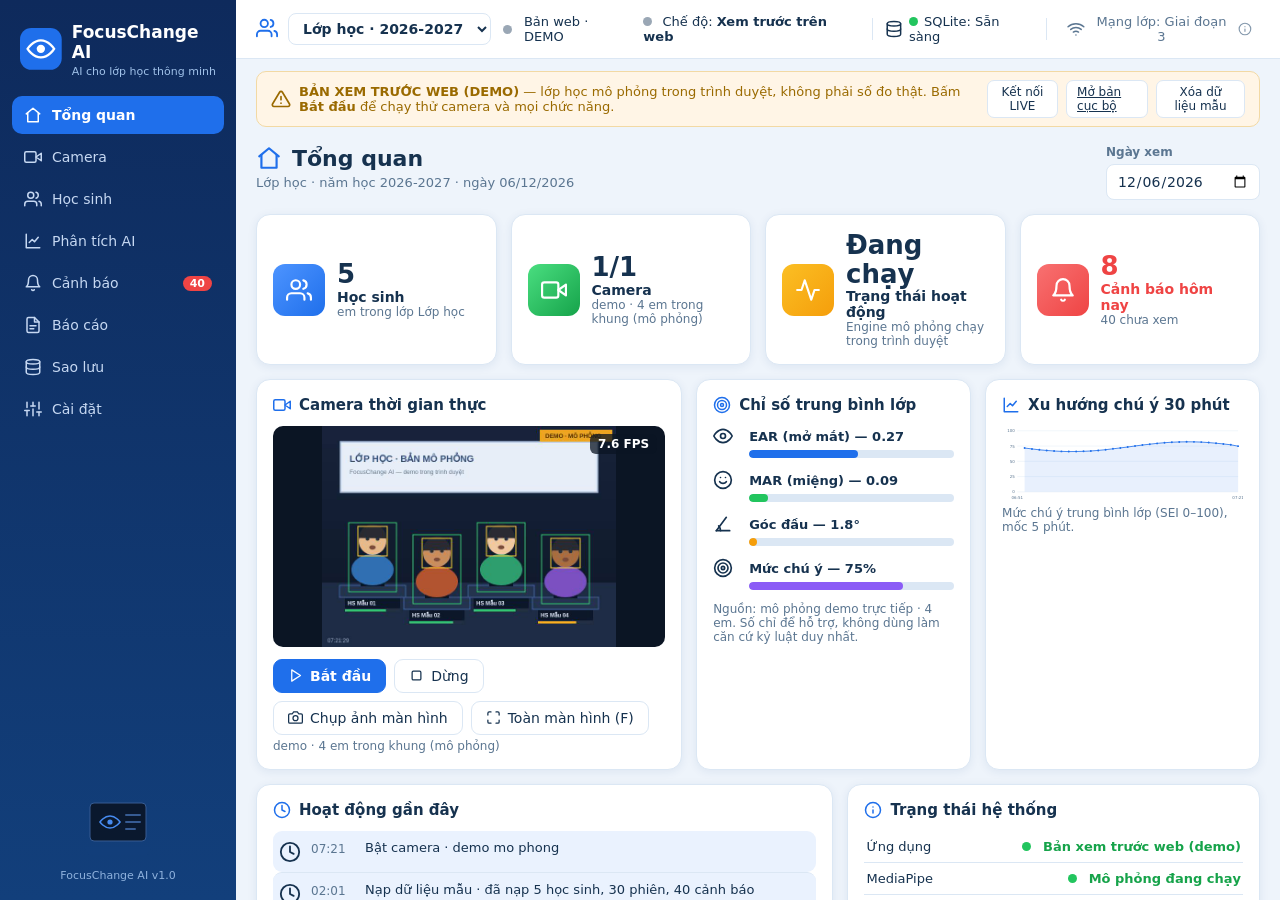
==== site/index.html @ 7a94f9d9 "Add name binding to store real sessions; fix purge and camera crash Guest tracks are measured live b" ====
<!doctype html>
<html lang="vi" data-theme="light">
<head>
<meta charset="utf-8">
<meta name="viewport" content="width=device-width, initial-scale=1">
<title>FocusChange AI - Giám sát và phân tích hành vi học sinh</title>
<meta name="description" content="Bản web của dashboard FocusChangeAI: mở link là thấy giao diện 8 màn; tự nối về máy lớp khi dashboard cục bộ đang chạy.">
<link rel="stylesheet" href="app.css">
</head>
<body>
<div id="app">
  <!-- Thanh bên trái: điều hướng 8 mục theo đặc tả 5.1 -->
  <aside id="sidebar">
    <div class="brand">
      <div class="brand-logo" id="brand-logo"></div>
      <div class="brand-text">
        <strong>FocusChange AI</strong>
        <span>AI cho lớp học thông minh</span>
      </div>
    </div>
    <nav id="nav"></nav>
    <div class="sidebar-foot">
      <div class="foot-chip" id="foot-chip"></div>
      <span>FocusChange AI v1.0</span>
    </div>
  </aside>

  <div id="main">
    <!-- Thanh trên cùng: lớp / offline / SQLite / mạng lớp (đặc tả 5.2) -->
    <header id="topbar">
      <div class="top-left">
        <span class="top-icon" id="top-class-icon"></span>
        <label class="class-picker">
          <select id="class-select" title="Chọn lớp"></select>
        </label>
      </div>
      <div class="top-right">
        <span class="chip-mode"><i class="dot dot-green"></i> Chế độ: <b>Offline (Xử lý tại máy)</b></span>
        <span class="top-sep"></span>
        <span class="chip-db" id="chip-db"></span>
        <span class="top-sep"></span>
        <button class="chip-lan" id="chip-lan" type="button"
          title="Mạng nội bộ lớp là tính năng giai đoạn 3 (chưa xây). Bấm để xem giải thích."></button>
      </div>
    </header>

    <div id="demo-banner" hidden></div>
    <main id="view"></main>
  </div>
</div>

<div id="modal-root" hidden></div>
<div id="toast-root"></div>
<script src="demo-fixture.js"></script>
<script src="hosted-bridge.js"></script>
<script src="app.js"></script>
</body>
</html>
---- site/app.css ----
/* FocusChangeAI dashboard - tông xanh dương sáng, thẻ bo góc theo mẫu đã duyệt (đặc tả 5).
   Không font/CDN ngoài: chạy offline hoàn toàn, chữ dùng Segoe UI có sẵn của Windows. */
:root {
  --bg: #eef4fb;
  --card: #ffffff;
  --ink: #16324f;
  --ink-soft: #5b7691;
  --line: #dbe7f4;
  --blue: #1f6feb;
  --blue-deep: #0e2a5c;
  --blue-mid: #123f7b;
  --green: #22c55e;
  --green-soft: #e9f9ef;
  --orange: #f59e0b;
  --orange-soft: #fff5e6;
  --red: #ef4444;
  --red-soft: #fdecec;
  --purple: #8b5cf6;
  --shadow: 0 2px 10px rgba(23, 68, 128, .08);
  --radius: 14px;
}
html[data-theme="dark"] {
  --bg: #0f1b2d;
  --card: #16263c;
  --ink: #e6eef8;
  --ink-soft: #9fb3ca;
  --line: #24384f;
  --blue-deep: #0a1526;
  --blue-mid: #10233c;
  --green-soft: #12301f;
  --orange-soft: #33270f;
  --red-soft: #3a1a1a;
  --shadow: 0 2px 10px rgba(0, 0, 0, .35);
}
* { box-sizing: border-box; }
/* Luật này PHẢI có: #modal-root (display:grid), #demo-banner (display:flex) và .cam-empty
   (display:grid) đều khai báo display riêng, nên thuộc tính hidden của HTML (vốn chỉ là
   display:none của trình duyệt) bị ghi đè -> lớp phủ modal hiện vĩnh viễn, chắn mọi cú nhấp
   chuột thật, và banner DEMO không bao giờ ẩn được. !important để hidden thắng mọi display. */
[hidden] { display: none !important; }
html, body { margin: 0; height: 100%; }
body {
  font-family: "Segoe UI", system-ui, sans-serif;
  background: var(--bg);
  color: var(--ink);
  font-size: 14px;
}
#app { display: flex; height: 100vh; overflow: hidden; }

/* ---------------- thanh bên ---------------- */
#sidebar {
  width: 236px; min-width: 236px;
  background: linear-gradient(180deg, var(--blue-deep), var(--blue-mid));
  color: #dbe7fa; display: flex; flex-direction: column; padding: 18px 12px;
}
.brand { display: flex; gap: 10px; align-items: center; padding: 4px 8px 18px; }
.brand-logo { width: 44px; height: 44px; }
.brand-text strong { display: block; font-size: 17px; color: #fff; }
.brand-text span { font-size: 11px; color: #9fc0e8; }
#nav { display: flex; flex-direction: column; gap: 4px; flex: 1; }
.nav-item {
  display: flex; align-items: center; gap: 10px; padding: 10px 12px;
  border-radius: 10px; color: #c6d8f2; cursor: pointer; border: 0; background: none;
  font: inherit; text-align: left; width: 100%;
}
.nav-item:hover { background: rgba(255, 255, 255, .08); color: #fff; }
.nav-item.active { background: var(--blue); color: #fff; font-weight: 600; }
.nav-item svg { width: 18px; height: 18px; flex: none; }
.nav-badge {
  margin-left: auto; background: var(--red); color: #fff; border-radius: 999px;
  font-size: 11px; font-weight: 700; padding: 1px 7px;
}
.sidebar-foot { text-align: center; color: #8fb2dd; font-size: 11px; padding-top: 12px; }
.foot-chip { width: 84px; height: 64px; margin: 0 auto 8px; opacity: .9; }

/* ---------------- thanh trên ---------------- */
#main { flex: 1; display: flex; flex-direction: column; min-width: 0; }
#topbar {
  display: flex; align-items: center; justify-content: space-between;
  background: var(--card); border-bottom: 1px solid var(--line);
  padding: 10px 20px; gap: 12px;
}
.top-left { display: flex; align-items: center; gap: 10px; }
.top-icon svg { width: 22px; height: 22px; color: var(--blue); }
.class-picker select {
  font: inherit; font-weight: 600; color: var(--ink);
  border: 1px solid var(--line); border-radius: 8px; background: var(--card);
  padding: 6px 10px;
}
.top-right { display: flex; align-items: center; gap: 12px; font-size: 13px; }
.top-sep { width: 1px; height: 22px; background: var(--line); }
.dot { width: 9px; height: 9px; border-radius: 50%; display: inline-block; margin-right: 6px; }
.dot-green { background: var(--green); }
.dot-grey { background: #9aa7b5; }
.dot-red { background: var(--red); }
.chip-db, .chip-lan { display: inline-flex; align-items: center; gap: 6px; }
.chip-db svg, .chip-lan svg { width: 18px; height: 18px; }
.chip-db { color: var(--ink); }
/* Chip Mạng lớp: tính năng giai đoạn 3 chưa xây -> trung tính, bấm xem giải thích,
   KHÔNG đỏ như lỗi kết nối thật. */
.chip-lan {
  color: var(--ink-soft); background: none; border: 0; font: inherit;
  padding: 4px 8px; border-radius: 8px; cursor: pointer;
}
.chip-lan:hover { background: var(--bg); color: var(--blue); }
.chip-lan svg:last-child { width: 14px; height: 14px; opacity: .75; }
.lan-pop {
  position: fixed; z-index: 40; width: 370px; max-width: calc(100vw - 16px);
  background: var(--card); border: 1px solid var(--line); border-radius: 12px;
  box-shadow: 0 12px 32px rgba(10, 30, 60, .18); padding: 14px 16px;
  font-size: 13px; color: var(--ink);
}
.lan-pop h4 { display: flex; align-items: center; gap: 8px; margin: 0 0 8px; font-size: 14px; }
.lan-pop h4 svg { width: 18px; height: 18px; color: var(--blue); }
.lan-pop p { margin: 0 0 10px; line-height: 1.55; color: var(--ink-soft); }
.lan-pop p b { color: var(--ink); }
.lan-road { display: flex; flex-direction: column; gap: 6px; margin: 0 0 10px; }
.lan-step {
  display: flex; align-items: center; gap: 8px;
  background: var(--bg); border: 1px solid var(--line); border-radius: 8px; padding: 6px 10px;
}
.lan-step .dot { margin-right: 0; flex: none; }
.lan-step span { flex: 1; }
.lan-step b { font-size: 11px; color: var(--ink-soft); white-space: nowrap; }
.lan-note { font-size: 12px; }
.lan-pop .modal-actions { margin-top: 4px; }

#demo-banner {
  margin: 12px 20px 0; padding: 8px 14px; border-radius: 10px;
  background: var(--orange-soft); color: #9a6a00; border: 1px solid #f2d9a4;
  font-size: 13px; display: flex; gap: 8px; align-items: center;
}
html[data-theme="dark"] #demo-banner { color: #ffd489; }
/* ico() trả về <svg viewBox> không có width/height; trong flex container trình duyệt dùng
   kích thước mặc định 300x150 -> tam giác cảnh báo khổng lồ. Các nơi khác đã có luật svg
   riêng (.btn, .card h3...); banner này bị bỏ sót, nên đặt cỡ cố định tại đây. */
#demo-banner svg { width: 20px; height: 20px; flex: none; }

#view { flex: 1; overflow: auto; padding: 18px 20px 28px; }

/* ---------------- thẻ và lưới ---------------- */
.card {
  background: var(--card); border-radius: var(--radius); box-shadow: var(--shadow);
  padding: 16px; border: 1px solid var(--line);
}
.card h3 { margin: 0 0 12px; font-size: 15px; display: flex; align-items: center; gap: 8px; }
.card h3 svg { width: 18px; height: 18px; color: var(--blue); }
.page-head { display: flex; align-items: flex-start; justify-content: space-between; margin-bottom: 14px; gap: 12px; }
.page-head h2 { margin: 0; font-size: 22px; display: flex; gap: 10px; align-items: center; }
.page-head h2 svg { width: 26px; height: 26px; color: var(--blue); }
.page-head p { margin: 4px 0 0; color: var(--ink-soft); font-size: 13px; }
.grid { display: grid; gap: 14px; }
.grid-stats { grid-template-columns: repeat(4, 1fr); }
.grid-overview { grid-template-columns: 1.55fr 1fr 1fr; margin-top: 14px; }
.grid-overview-2 { grid-template-columns: 1.4fr 1fr; margin-top: 14px; }
.grid-camera { grid-template-columns: 1.6fr 1fr; }
.grid-2 { grid-template-columns: 1fr 1fr; }
@media (max-width: 1100px) {
  .grid-stats { grid-template-columns: repeat(2, 1fr); }
  .grid-overview, .grid-overview-2, .grid-camera, .grid-2 { grid-template-columns: 1fr; }
}

.stat { display: flex; gap: 12px; align-items: center; }
.stat-icon { width: 52px; height: 52px; border-radius: 12px; display: grid; place-items: center; flex: none; }
.stat-icon svg { width: 26px; height: 26px; color: #fff; }
.stat-icon.blue { background: linear-gradient(135deg, #4d94ff, #1f6feb); }
.stat-icon.green { background: linear-gradient(135deg, #4ade80, #16a34a); }
.stat-icon.orange { background: linear-gradient(135deg, #fbbf24, #f59e0b); }
.stat-icon.red { background: linear-gradient(135deg, #f87171, #ef4444); }
.stat-num { font-size: 26px; font-weight: 700; line-height: 1.1; }
.stat-label { font-weight: 600; }
.stat-sub { color: var(--ink-soft); font-size: 12px; }
.stat.warn .stat-num, .stat.warn .stat-label { color: var(--orange); }
.stat.danger .stat-num, .stat.danger .stat-label { color: var(--red); }

/* ---------------- camera ---------------- */
.cam-wrap { position: relative; background: #0b1524; border-radius: 10px; overflow: hidden; aspect-ratio: 16 / 9; }
.cam-wrap img, .cam-wrap video { width: 100%; height: 100%; object-fit: contain; display: block; }
.cam-empty {
  position: absolute; inset: 0; display: grid; place-items: center; color: #9fb3ca;
  text-align: center; padding: 20px; font-size: 13px;
}
.cam-empty svg { width: 44px; height: 44px; margin-bottom: 8px; opacity: .7; }
.fps-chip {
  position: absolute; top: 8px; right: 8px; background: rgba(10, 20, 35, .75);
  color: #fff; font-size: 12px; font-weight: 600; border-radius: 6px; padding: 3px 8px;
}
.cam-buttons { display: flex; gap: 8px; margin-top: 12px; flex-wrap: wrap; }
.btn {
  font: inherit; border-radius: 9px; padding: 8px 14px; cursor: pointer;
  border: 1px solid var(--line); background: var(--card); color: var(--ink);
  display: inline-flex; align-items: center; gap: 7px;
}
.btn svg { width: 15px; height: 15px; }
.btn:hover { border-color: var(--blue); color: var(--blue); }
.btn-primary { background: var(--blue); border-color: var(--blue); color: #fff; font-weight: 600; }
.btn-primary:hover { background: #1858c4; color: #fff; }
.btn-danger { background: var(--red); border-color: var(--red); color: #fff; }
.btn-danger:hover { background: #c93030; color: #fff; }
.btn[disabled] { opacity: .5; cursor: not-allowed; }
.btn-sm { padding: 4px 10px; font-size: 12px; border-radius: 7px; }

/* ---------------- chỉ số trung bình ---------------- */
.avg-row { display: grid; grid-template-columns: 26px 1fr; gap: 4px 10px; margin-bottom: 12px; align-items: center; }
.avg-row svg { width: 20px; height: 20px; }
.avg-label { font-size: 13px; font-weight: 600; }
.avg-bar { grid-column: 2; height: 8px; border-radius: 999px; background: var(--line); overflow: hidden; }
.avg-fill { height: 100%; border-radius: 999px; }
.avg-note { color: var(--ink-soft); font-size: 12px; margin-top: 4px; }

/* ---------------- biểu đồ ---------------- */
.chart-box { width: 100%; }
.chart-box svg { width: 100%; height: auto; display: block; }
.chart-empty { color: var(--ink-soft); font-size: 13px; padding: 24px 8px; text-align: center; }

/* ---------------- danh sách / bảng ---------------- */
.list-row { display: flex; gap: 10px; align-items: flex-start; padding: 9px 6px; border-radius: 9px; }
.list-row + .list-row { border-top: 1px solid var(--line); }
.list-row.tint-red { background: var(--red-soft); }
.list-row.tint-blue { background: #eaf2fe; }
html[data-theme="dark"] .list-row.tint-blue { background: #14263e; }
.list-row.tint-green { background: var(--green-soft); }
.list-ico { width: 22px; height: 22px; flex: none; margin-top: 1px; }
.list-time { color: var(--ink-soft); font-size: 12px; min-width: 44px; margin-top: 2px; }
.list-text { font-size: 13px; }
table.tbl { width: 100%; border-collapse: collapse; font-size: 13px; }
.tbl th {
  text-align: left; color: var(--ink-soft); font-weight: 600; font-size: 12px;
  padding: 8px 10px; border-bottom: 1px solid var(--line);
}
.tbl td { padding: 9px 10px; border-bottom: 1px solid var(--line); vertical-align: middle; }
.tbl tr:hover td { background: rgba(31, 111, 235, .05); }
.sys-row { display: flex; justify-content: space-between; align-items: center; padding: 8px 2px; border-bottom: 1px solid var(--line); font-size: 13px; }
.sys-row:last-child { border-bottom: 0; }
.status-ok { color: #16a34a; font-weight: 600; display: inline-flex; gap: 6px; align-items: center; }
.status-off { color: var(--ink-soft); display: inline-flex; gap: 6px; align-items: center; }
.status-bad { color: var(--red); font-weight: 600; display: inline-flex; gap: 6px; align-items: center; }
html[data-theme="dark"] .status-ok { color: #4ade80; }

/* ---------------- thẻ từng em (màn Camera) ---------------- */
.people-grid { display: grid; grid-template-columns: repeat(auto-fill, minmax(240px, 1fr)); gap: 12px; margin-top: 14px; }
.person-card { border-left: 4px solid var(--blue); }
.person-card.focused { border-left-color: var(--purple); box-shadow: 0 0 0 2px var(--purple); }
.person-head { display: flex; justify-content: space-between; align-items: center; gap: 8px; }
.person-name { font-weight: 700; }
.person-id { font-size: 11px; color: var(--ink-soft); background: var(--bg); border-radius: 6px; padding: 2px 7px; }
.person-sei { font-size: 30px; font-weight: 800; margin: 6px 0 2px; }
.person-kv { display: flex; justify-content: space-between; font-size: 12px; padding: 3px 0; color: var(--ink-soft); }
.person-kv b { color: var(--ink); font-weight: 600; }
.person-alert { margin-top: 6px; font-size: 12px; color: var(--red); font-weight: 600; }
.person-bind { display: flex; align-items: center; gap: 6px; flex-wrap: wrap; margin-top: 8px; }
.person-bind .small { font-size: 11px; }
.sit-chip { font-size: 11px; border-radius: 6px; padding: 2px 8px; background: var(--green-soft); color: #16a34a; font-weight: 600; }
.sit-chip.bad { background: var(--red-soft); color: var(--red); }
.sit-chip.warn { background: var(--orange-soft); color: #b45309; }

/* ---------------- form / modal / toast ---------------- */
.field { margin-bottom: 12px; }
.field label { display: block; font-size: 12px; font-weight: 600; color: var(--ink-soft); margin-bottom: 5px; }
.field input, .field select, .field textarea {
  width: 100%; font: inherit; color: var(--ink); background: var(--card);
  border: 1px solid var(--line); border-radius: 8px; padding: 8px 10px;
}
.field textarea { min-height: 110px; font-family: Consolas, monospace; font-size: 12px; }
.toolbar { display: flex; gap: 8px; align-items: center; flex-wrap: wrap; margin-bottom: 12px; }
.toolbar .spacer { flex: 1; }
.search { max-width: 240px; }
#modal-root {
  position: fixed; inset: 0; background: rgba(10, 25, 45, .45);
  display: grid; place-items: center; z-index: 50;
}
.modal { width: min(520px, 92vw); max-height: 86vh; overflow: auto; }
.modal h3 { margin-top: 0; }
.modal-actions { display: flex; justify-content: flex-end; gap: 8px; margin-top: 14px; }
#toast-root { position: fixed; right: 18px; bottom: 18px; display: flex; flex-direction: column; gap: 8px; z-index: 60; }
.toast {
  background: var(--blue-deep); color: #fff; border-radius: 10px; padding: 10px 16px;
  font-size: 13px; box-shadow: var(--shadow); max-width: 380px;
}
.toast.err { background: var(--red); }
.toast.ok { background: #16a34a; }
.switch { position: relative; width: 40px; height: 22px; flex: none; }
.switch input { opacity: 0; width: 0; height: 0; }
.switch i {
  position: absolute; inset: 0; border-radius: 999px; background: #b9c6d6; cursor: pointer; transition: .15s;
}
.switch i::after {
  content: ""; position: absolute; width: 16px; height: 16px; border-radius: 50%;
  background: #fff; top: 3px; left: 3px; transition: .15s;
}
.switch input:checked + i { background: var(--green); }
.switch input:checked + i::after { left: 21px; }
.lock-note { font-size: 12px; color: var(--ink-soft); background: var(--bg); border-radius: 8px; padding: 8px 10px; }
.level-dot { width: 10px; height: 10px; border-radius: 50%; display: inline-block; }
.level-3 { background: var(--red); }
.level-2 { background: var(--orange); }
.level-1 { background: var(--blue); }
.tabs { display: flex; gap: 6px; margin-bottom: 12px; }
.tab { font: inherit; border: 1px solid var(--line); background: var(--card); color: var(--ink-soft); border-radius: 999px; padding: 6px 16px; cursor: pointer; }
.tab.active { background: var(--blue); border-color: var(--blue); color: #fff; font-weight: 600; }
.muted { color: var(--ink-soft); }
.small { font-size: 12px; }
.mt { margin-top: 14px; }
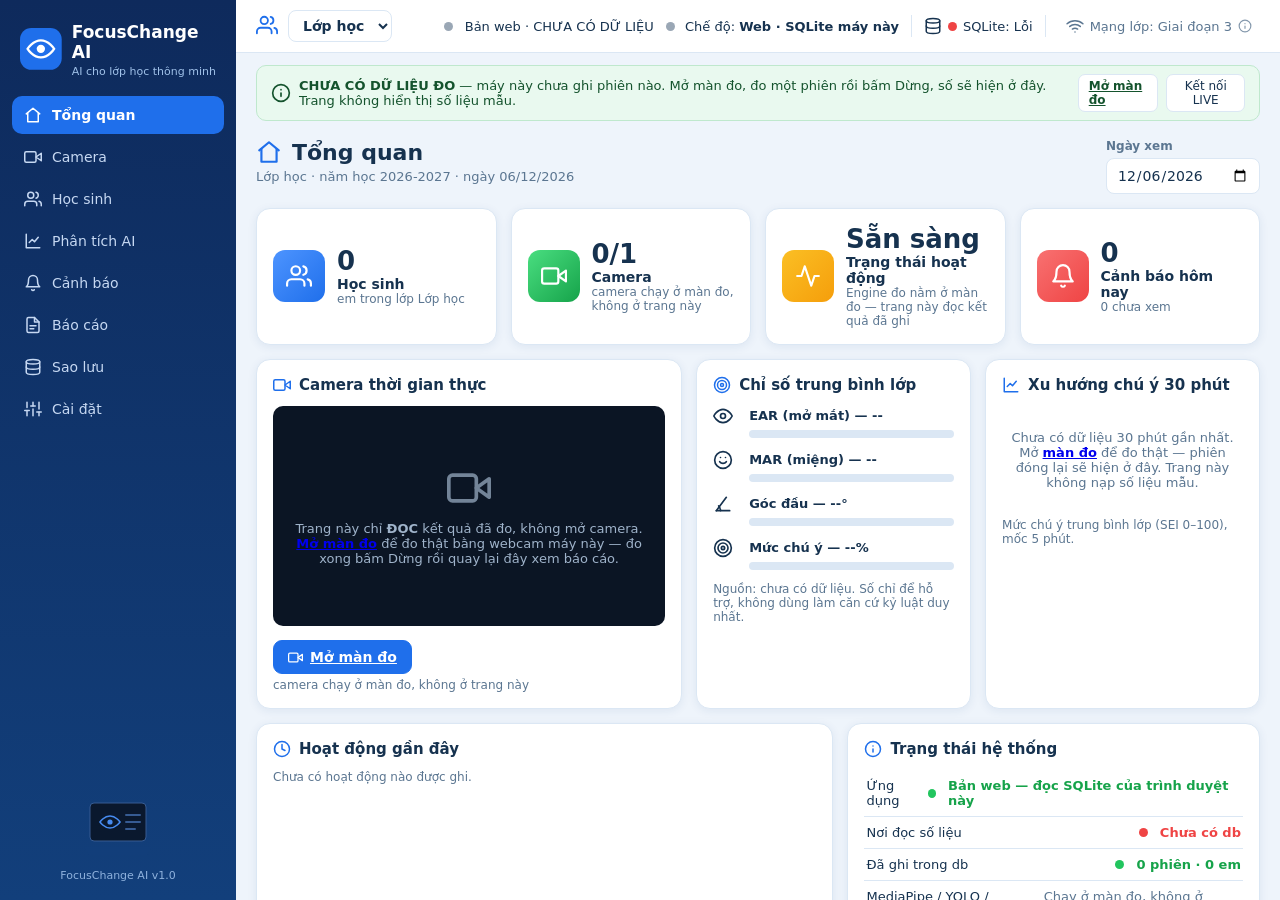
==== commit d5e515bb: "Cap nhat code moi" ====
--- a/site/index.html
+++ b/site/index.html
@@ -4,7 +4,8 @@
 <meta charset="utf-8">
 <meta name="viewport" content="width=device-width, initial-scale=1">
 <title>FocusChange AI - Giám sát và phân tích hành vi học sinh</title>
-<meta name="description" content="Bản web của dashboard FocusChangeAI: mở link là thấy giao diện 8 màn; tự nối về máy lớp khi dashboard cục bộ đang chạy.">
+<meta name="description" content="Bản web của dashboard FocusChangeAI: đọc số đo thật từ SQLite của máy này, tự nối về dashboard cục bộ khi đang chạy; không hiển thị số liệu mẫu trừ khi gọi ?mode=demo.">
+<link rel="icon" href="data:image/svg+xml,%3Csvg xmlns='http://www.w3.org/2000/svg' viewBox='0 0 44 44'%3E%3Crect width='44' height='44' rx='12' fill='%231f6feb'/%3E%3Cpath d='M8 22s5.5-9 14-9 14 9 14 9-5.5 9-14 9-14-9-14-9z' fill='none' stroke='%23fff' stroke-width='2.4'/%3E%3Ccircle cx='22' cy='22' r='4.4' fill='%23fff'/%3E%3C/svg%3E">
 <link rel="stylesheet" href="app.css">
 </head>
 <body>
@@ -29,6 +30,7 @@
     <!-- Thanh trên cùng: lớp / offline / SQLite / mạng lớp (đặc tả 5.2) -->
     <header id="topbar">
       <div class="top-left">
+        <button id="nav-toggle" type="button" title="Mở menu" aria-label="Mở menu điều hướng"></button>
         <span class="top-icon" id="top-class-icon"></span>
         <label class="class-picker">
           <select id="class-select" title="Chọn lớp"></select>
@@ -51,7 +53,10 @@
 
 <div id="modal-root" hidden></div>
 <div id="toast-root"></div>
+<div id="nav-scrim" hidden></div>
+<script src="report-shared.js"></script>
 <script src="demo-fixture.js"></script>
+<script src="webdb-bridge.js"></script>
 <script src="hosted-bridge.js"></script>
 <script src="app.js"></script>
 </body>
--- a/site/app.css
+++ b/site/app.css
@@ -131,6 +131,10 @@
   font-size: 13px; display: flex; gap: 8px; align-items: center;
 }
 html[data-theme="dark"] #demo-banner { color: #ffd489; }
+/* Real-data web build: same banner frame, green info tone instead of the DEMO warning amber. */
+#demo-banner.banner-real { background: var(--green-soft); color: #14532d; border-color: #bfe8cd; }
+html[data-theme="dark"] #demo-banner.banner-real { color: #86efac; border-color: #1f4a30; }
+#demo-banner a { color: inherit; font-weight: 600; }
 /* ico() trả về <svg viewBox> không có width/height; trong flex container trình duyệt dùng
    kích thước mặc định 300x150 -> tam giác cảnh báo khổng lồ. Các nơi khác đã có luật svg
    riêng (.btn, .card h3...); banner này bị bỏ sót, nên đặt cỡ cố định tại đây. */
@@ -291,6 +295,9 @@
 .switch input:checked + i { background: var(--green); }
 .switch input:checked + i::after { left: 21px; }
 .lock-note { font-size: 12px; color: var(--ink-soft); background: var(--bg); border-radius: 8px; padding: 8px 10px; }
+/* Same ico() sizing trap as #demo-banner: an inline <svg viewBox> with no width/height falls back
+   to the 300x150 replaced-element default, so the lock/info glyph must be pinned here. */
+.lock-note svg { width: 14px; height: 14px; vertical-align: -2px; margin-right: 4px; }
 .level-dot { width: 10px; height: 10px; border-radius: 50%; display: inline-block; }
 .level-3 { background: var(--red); }
 .level-2 { background: var(--orange); }
@@ -300,4 +307,35 @@
 .tab.active { background: var(--blue); border-color: var(--blue); color: #fff; font-weight: 600; }
 .muted { color: var(--ink-soft); }
 .small { font-size: 12px; }
-.mt { margin-top: 14px; }+.mt { margin-top: 14px; }
+
+/* ---------------- mobile: sidebar becomes a drawer ---------------- */
+#nav-toggle {
+  display: none; align-items: center; justify-content: center;
+  width: 38px; height: 38px; flex: none;
+  border: 1px solid var(--line); border-radius: 8px;
+  background: var(--card); color: var(--ink); cursor: pointer;
+}
+#nav-toggle svg { width: 20px; height: 20px; }
+#nav-scrim { position: fixed; inset: 0; z-index: 40; background: rgba(10, 21, 38, .45); }
+@media (max-width: 900px) {
+  #nav-toggle { display: inline-flex; }
+  #sidebar {
+    position: fixed; left: 0; top: 0; bottom: 0; z-index: 50;
+    transform: translateX(-100%); transition: transform .18s ease;
+    box-shadow: 0 0 32px rgba(10, 30, 60, .35);
+  }
+  #sidebar.open { transform: translateX(0); }
+  #topbar { padding: 8px 12px; flex-wrap: wrap; gap: 8px; }
+  .top-right { flex-wrap: wrap; gap: 8px; font-size: 12px; }
+  .top-sep { display: none; }
+  #view { padding: 12px 12px 24px; }
+  #demo-banner { margin: 10px 12px 0; flex-wrap: wrap; }
+  .card { overflow-x: auto; }
+  .lan-pop { width: min(370px, calc(100vw - 16px)); }
+}
+@media (max-width: 640px) {
+  .grid-stats { grid-template-columns: 1fr; }
+  .page-head { flex-direction: column; }
+  .stat-num { font-size: 22px; }
+}
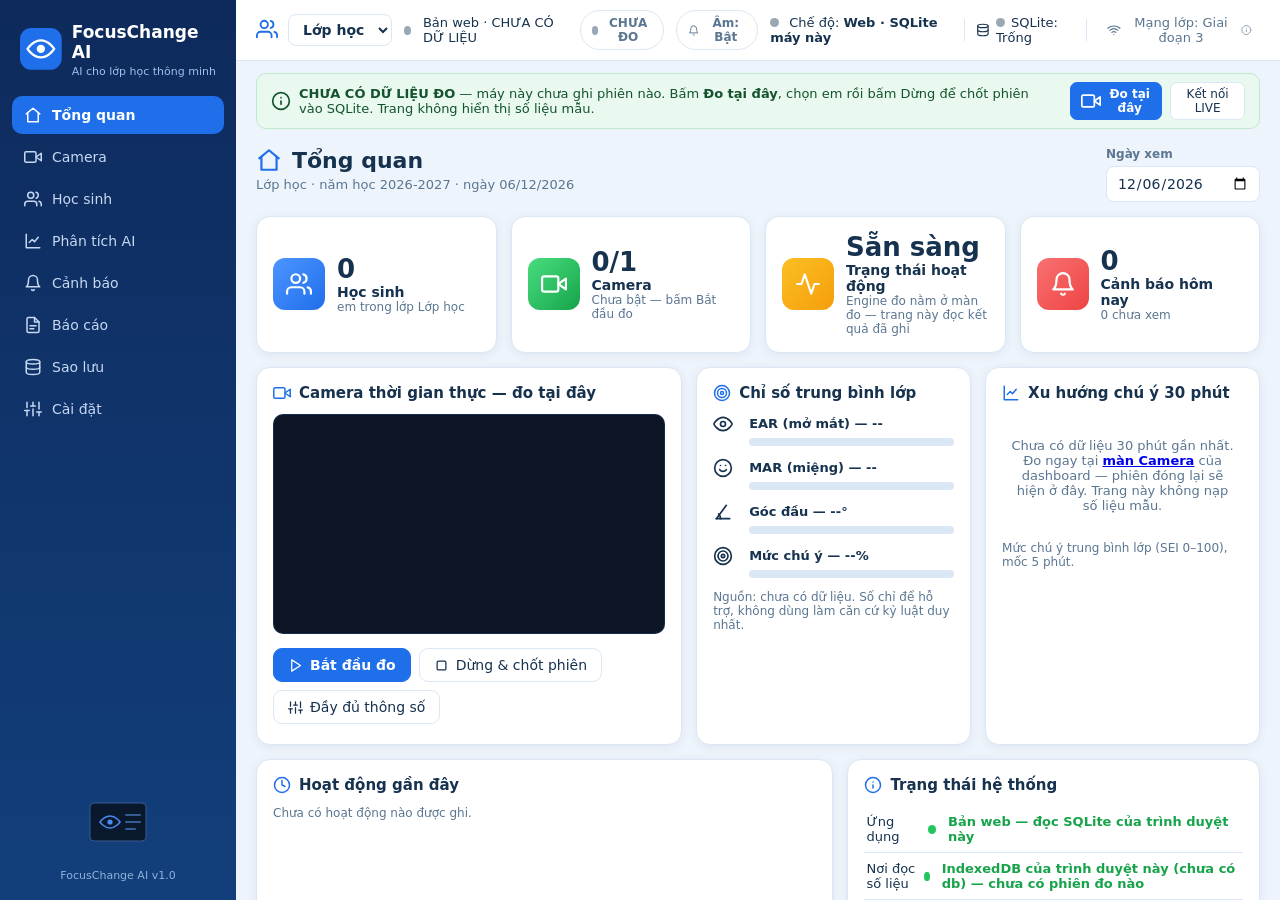
==== commit b8d511a5: "feat: update site, teacher voice multimodal, and app build 2026-11-20" ====
--- a/site/index.html
+++ b/site/index.html
@@ -7,6 +7,12 @@
 <meta name="description" content="Bản web của dashboard FocusChangeAI: đọc số đo thật từ SQLite của máy này, tự nối về dashboard cục bộ khi đang chạy; không hiển thị số liệu mẫu trừ khi gọi ?mode=demo.">
 <link rel="icon" href="data:image/svg+xml,%3Csvg xmlns='http://www.w3.org/2000/svg' viewBox='0 0 44 44'%3E%3Crect width='44' height='44' rx='12' fill='%231f6feb'/%3E%3Cpath d='M8 22s5.5-9 14-9 14 9 14 9-5.5 9-14 9-14-9-14-9z' fill='none' stroke='%23fff' stroke-width='2.4'/%3E%3Ccircle cx='22' cy='22' r='4.4' fill='%23fff'/%3E%3C/svg%3E">
 <link rel="stylesheet" href="app.css">
+<script>
+  // This page is served by the Python dashboard itself, so it IS the live backend.
+  // The hosted build loads hosted-bridge.js after this tag and overwrites the mode
+  // with its own probe/forced value, so declaring live here cannot break DEMO/web.
+  window.FC_MODE = window.FC_MODE || "live";
+</script>
 </head>
 <body>
 <div id="app">
--- a/site/app.css
+++ b/site/app.css
@@ -176,6 +176,18 @@
 .stat-sub { color: var(--ink-soft); font-size: 12px; }
 .stat.warn .stat-num, .stat.warn .stat-label { color: var(--orange); }
 .stat.danger .stat-num, .stat.danger .stat-label { color: var(--red); }
+/* Thẻ thứ 5 "Đang mất tập trung": 5 cột khi rộng, tự xuống hàng khi hẹp (không phá màn Báo cáo 4 thẻ). */
+.grid-stats.five { grid-template-columns: repeat(auto-fit, minmax(190px, 1fr)); }
+.stat-click { cursor: pointer; transition: box-shadow .15s, transform .15s; }
+.stat-click:hover, .stat-click:focus-visible { box-shadow: 0 4px 14px rgba(31, 111, 235, .18); transform: translateY(-1px); outline: none; }
+/* Danh sách em mất tập trung trong modal (bấm thẻ đếm ở Tổng quan). */
+.offtask-sec { font-weight: 700; margin: 10px 0 6px; }
+.offtask-row { border: 1px solid var(--line); border-left-width: 4px; border-radius: 10px; padding: 8px 10px; margin-bottom: 8px; }
+.offtask-row.bad { border-left-color: var(--red); background: var(--red-soft, rgba(239, 68, 68, .06)); }
+.offtask-row.warn { border-left-color: var(--orange); background: var(--orange-soft, rgba(245, 158, 11, .07)); }
+.offtask-head { display: flex; align-items: center; gap: 8px; flex-wrap: wrap; }
+.offtask-kv { font-size: 12.5px; color: var(--ink-soft); margin-top: 3px; }
+.offtask-kv b { color: var(--ink); }
 
 /* ---------------- camera ---------------- */
 .cam-wrap { position: relative; background: #0b1524; border-radius: 10px; overflow: hidden; aspect-ratio: 16 / 9; }
@@ -254,9 +266,22 @@
 .person-alert { margin-top: 6px; font-size: 12px; color: var(--red); font-weight: 600; }
 .person-bind { display: flex; align-items: center; gap: 6px; flex-wrap: wrap; margin-top: 8px; }
 .person-bind .small { font-size: 11px; }
+.voice-btns { display: flex; gap: 6px; flex-wrap: wrap; margin: 8px 0; }
+#voice-card .lock-note { margin-top: 8px; }
+#voice-heard { margin-top: 6px; }
 .sit-chip { font-size: 11px; border-radius: 6px; padding: 2px 8px; background: var(--green-soft); color: #16a34a; font-weight: 600; }
 .sit-chip.bad { background: var(--red-soft); color: var(--red); }
 .sit-chip.warn { background: var(--orange-soft); color: #b45309; }
+
+/* Ngữ cảnh từng em + dấu hiệu Tic (lớp khuyến nghị - context_eval.py / tic_watch.py).
+   Huy hiệu Tic dùng cursor:help vì title chứa disclaimer "không phải chẩn đoán". */
+.ctx-row { display: flex; align-items: center; gap: 6px; flex-wrap: wrap; margin-top: 8px; }
+.ctx-reason { font-size: 12px; color: var(--ink-soft); }
+.tic-badge { display: flex; align-items: center; gap: 6px; margin-top: 8px; font-size: 12px; font-weight: 600; border-radius: 8px; padding: 6px 8px; cursor: help; }
+.tic-badge svg { width: 14px; height: 14px; flex: none; }
+.tic-badge.lv1 { background: var(--orange-soft); color: #b45309; }
+.tic-badge.lv2 { background: var(--red-soft); color: var(--red); }
+.list-row.tint-orange { background: var(--orange-soft); }
 
 /* ---------------- form / modal / toast ---------------- */
 .field { margin-bottom: 12px; }
@@ -338,4 +363,115 @@
   .grid-stats { grid-template-columns: 1fr; }
   .page-head { flex-direction: column; }
   .stat-num { font-size: 22px; }
-}+}
+/* ---------------- đo trực tiếp trong dashboard ---------------- */
+/* Khung đo là một iframe cố định ở body, căn theo ô [data-live-slot] của màn đang mở.
+   z-index 20 nằm DƯỚI thanh trên (30), băng thông tin (30), menu mobile (40/50), modal (50)
+   và toast (60): khi cuộn, phần khung trôi lên trên vẫn bị thanh trên che chứ không đè lên nó. */
+#topbar { position: relative; z-index: 30; }
+#demo-banner { position: relative; z-index: 30; }
+/* Wide screens only: below 901px the sidebar is the fixed drawer (z-index 50) declared EARLIER in this
+   file, and an unconditional position:relative here would override it and break the drawer. */
+@media (min-width: 901px) { #sidebar { position: relative; z-index: 30; } }
+#live-layer {
+  position: fixed; z-index: 20; background: #0b1524;
+  border-radius: 10px; overflow: hidden;
+  box-shadow: 0 2px 14px rgba(8, 22, 44, .28), 0 0 0 1px rgba(77, 148, 255, .22);
+}
+/* Đỗ ngoài màn hình chứ KHÔNG display:none: khung bị ẩn hẳn sẽ không được vẽ, và vòng đo
+   mất nhịp. Khung vẫn sống khi giáo viên sang màn Báo cáo hay Học sinh. */
+#live-layer.parked { left: -20000px !important; top: 0 !important; width: 1280px !important; height: 720px !important; }
+#live-layer.fs { left: 0 !important; top: 0 !important; width: 100vw !important; height: 100vh !important; border-radius: 0; }
+#live-frame { width: 100%; height: 100%; border: 0; display: block; background: #0b1524; }
+.live-stage { position: relative; box-shadow: inset 0 0 0 1px rgba(77, 148, 255, .18); }
+.live-veil {
+  position: absolute; inset: 0; display: grid; place-items: center; text-align: center;
+  padding: 18px; color: #cfe0f5;
+  background: radial-gradient(120% 120% at 50% 0%, #16304f 0%, #0b1524 62%, #070f1c 100%);
+}
+.live-veil-in { max-width: 540px; }
+.live-veil-in > svg { width: 40px; height: 40px; color: #4d94ff; margin-bottom: 8px; }
+.live-veil h4 { margin: 0 0 6px; font-size: 16px; color: #fff; }
+.live-veil p { margin: 0 0 12px; font-size: 13px; line-height: 1.6; color: #9fb3ca; }
+.live-veil p b { color: #dbe7fa; }
+.live-veil .cam-buttons { justify-content: center; margin-top: 0; }
+
+/* thanh trên: pill đang đo + một nút tắt tiếng duy nhất */
+.dot-orange { background: var(--orange); }
+.chip-live, .chip-sound {
+  display: inline-flex; align-items: center; gap: 6px; font: inherit; font-size: 12px; font-weight: 600;
+  border-radius: 999px; padding: 5px 11px; cursor: pointer;
+  border: 1px solid var(--line); background: var(--card); color: var(--ink-soft);
+}
+.chip-live svg, .chip-sound svg { width: 15px; height: 15px; }
+.chip-live .dot { margin-right: 0; }
+.chip-live b { font-weight: 700; }
+.chip-live:hover, .chip-sound:hover { border-color: var(--blue); color: var(--blue); }
+.chip-live.on { background: var(--red-soft); border-color: var(--red); color: var(--red); }
+.chip-live.on .dot { animation: livePulse 1.4s ease-in-out infinite; }
+.chip-live.busy { background: var(--orange-soft); border-color: var(--orange); color: #b45309; }
+.chip-sound.off { opacity: .7; }
+@keyframes livePulse { 0%, 100% { opacity: 1; transform: scale(1); } 50% { opacity: .4; transform: scale(.8); } }
+
+/* số đo trực tiếp */
+.lv-state { display: flex; flex-direction: column; align-items: flex-end; gap: 4px; text-align: right; }
+.lv-sei-row { display: flex; align-items: center; gap: 14px; margin-bottom: 12px; }
+.lv-sei { font-size: 52px; font-weight: 800; line-height: 1; letter-spacing: -1px; font-variant-numeric: tabular-nums; }
+.lv-sei-label { font-weight: 700; font-size: 13px; }
+.lv-kv-grid { display: grid; grid-template-columns: repeat(auto-fill, minmax(195px, 1fr)); gap: 0 16px; }
+.lv-kv { display: flex; justify-content: space-between; align-items: center; gap: 8px; padding: 6px 2px; border-bottom: 1px solid var(--line); font-size: 12.5px; }
+.lv-kv > span { color: var(--ink-soft); }
+.lv-kv b { font-variant-numeric: tabular-nums; text-align: right; }
+.live-alert {
+  display: flex; align-items: center; gap: 8px; margin-top: 12px; padding: 9px 12px;
+  border-radius: 10px; background: var(--red-soft); color: var(--red);
+  font-size: 13px; font-weight: 600; border-left: 4px solid var(--red);
+}
+.live-alert svg { width: 17px; height: 17px; flex: none; }
+.live-alert.held { background: var(--orange-soft); color: #b45309; border-left-color: var(--orange); }
+
+/* nhật ký khung đo + thanh cuộn cùng tông màu của trang */
+.live-log {
+  max-height: 230px; overflow: auto; background: var(--blue-deep); color: #cfe0f5;
+  border-radius: 10px; padding: 10px 12px;
+  font-family: Consolas, "Courier New", monospace; font-size: 11.5px; line-height: 1.6;
+}
+.log-line { display: flex; gap: 8px; }
+.log-line > span { color: #6f92c4; flex: none; }
+#view, .live-log, .card, .tbl-wrap { scrollbar-width: thin; scrollbar-color: #b9cde4 var(--bg); }
+#view::-webkit-scrollbar, .live-log::-webkit-scrollbar, .card::-webkit-scrollbar { width: 10px; height: 10px; }
+#view::-webkit-scrollbar-track, .card::-webkit-scrollbar-track { background: var(--bg); border-radius: 999px; }
+.live-log::-webkit-scrollbar-track { background: #0a1526; border-radius: 999px; }
+#view::-webkit-scrollbar-thumb, .card::-webkit-scrollbar-thumb { background: #b9cde4; border-radius: 999px; border: 2px solid var(--bg); }
+.live-log::-webkit-scrollbar-thumb { background: #2f5688; border-radius: 999px; border: 2px solid #0a1526; }
+#view::-webkit-scrollbar-thumb:hover, .card::-webkit-scrollbar-thumb:hover { background: var(--blue); }
+.live-log::-webkit-scrollbar-thumb:hover { background: #4d94ff; }
+html[data-theme="dark"] #view, html[data-theme="dark"] .card { scrollbar-color: #2f4a6b var(--bg); }
+html[data-theme="dark"] #view::-webkit-scrollbar-thumb, html[data-theme="dark"] .card::-webkit-scrollbar-thumb { background: #2f4a6b; border-color: var(--bg); }
+
+/* danh sách em */
+.roster-row { display: flex; align-items: center; gap: 8px; border-bottom: 1px solid var(--line); }
+.roster-row:last-child { border-bottom: 0; }
+.roster-pick {
+  flex: 1; min-width: 0; display: flex; flex-direction: column; align-items: flex-start; gap: 2px;
+  background: none; border: 0; font: inherit; color: var(--ink);
+  padding: 8px 6px; cursor: pointer; border-radius: 8px; text-align: left;
+}
+.roster-pick:hover { background: var(--bg); }
+.roster-name { font-weight: 600; font-size: 13px; }
+.roster-meta { font-size: 11.5px; color: var(--ink-soft); }
+.roster-row.on { background: var(--green-soft); border-radius: 8px; }
+.roster-row.on .roster-name { color: #16a34a; }
+.roster-now { font-size: 11px; font-weight: 700; color: #16a34a; padding-right: 8px; flex: none; }
+a.btn { text-decoration: none; }
+
+@media (max-width: 1100px) {
+  .lv-state { align-items: flex-start; text-align: left; }
+}
+@media (max-width: 640px) {
+  .lv-sei { font-size: 40px; }
+  .lv-kv-grid { grid-template-columns: 1fr; }
+  .chip-sound span { display: none; }
+  .chip-live, .chip-sound { padding: 6px 9px; }
+  .live-veil p { font-size: 12px; }
+}
